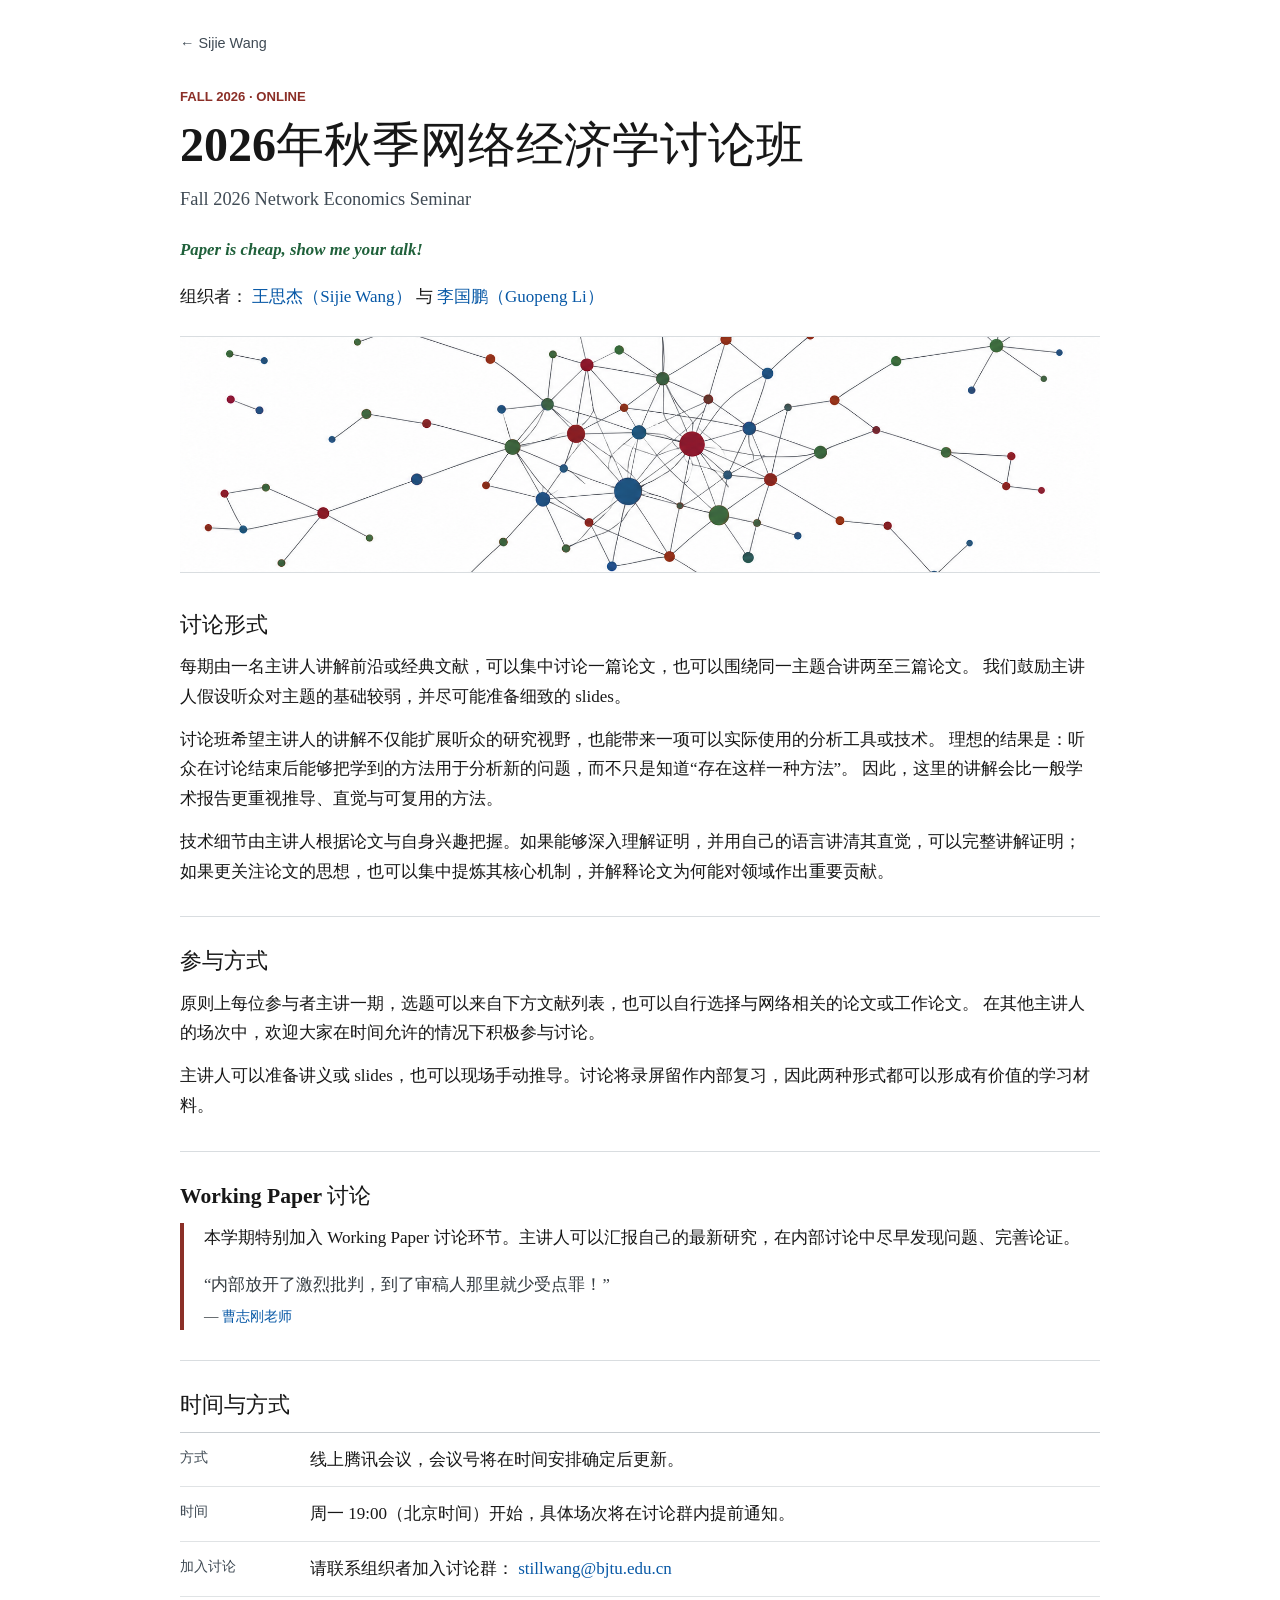
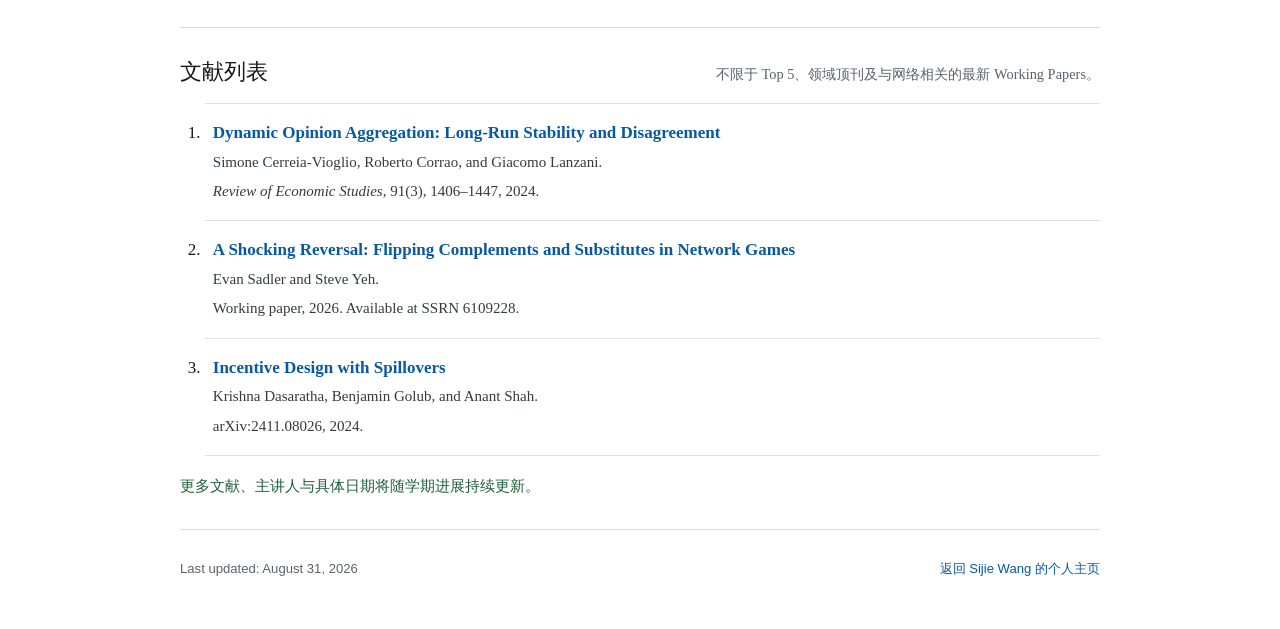
==== seminar/index.html @ 84a4d0c6 "Add network economics seminar site" ====
<!doctype html>
<html lang="zh-CN">
  <head>
    <meta charset="utf-8" />
    <meta name="viewport" content="width=device-width, initial-scale=1" />
    <title>2026年秋季网络经济学讨论班</title>
    <meta
      name="description"
      content="2026年秋季网络经济学讨论班，由王思杰与李国鹏共同组织，围绕网络经济学的经典与前沿文献开展深入、工具导向的讨论。"
    />
    <link rel="canonical" href="https://still-wang96.github.io/stillwang/seminar/" />
    <link rel="stylesheet" href="seminar.css" />
  </head>
  <body>
    <main>
      <nav aria-label="返回个人主页">
        <a class="back-link" href="../">← Sijie Wang</a>
      </nav>

      <header class="seminar-header">
        <p class="eyebrow">Fall 2026 · Online</p>
        <h1>2026年秋季网络经济学讨论班</h1>
        <p class="subtitle">Fall 2026 Network Economics Seminar</p>
        <p class="tagline">Paper is cheap, show me your talk!</p>
        <p class="organizers">
          组织者：
          <a href="../">王思杰（Sijie Wang）</a>
          与
          <a href="https://guopenglieco.github.io/" target="_blank" rel="noopener">李国鹏（Guopeng Li）</a>
        </p>
      </header>

      <figure class="network-figure">
        <img
          src="../assets/seminar-network.png"
          alt="由不同节点与连线构成的网络结构图"
          width="1774"
          height="887"
        />
      </figure>

      <section aria-labelledby="about-title">
        <h2 id="about-title">讨论形式</h2>
        <p>
          每期由一名主讲人讲解前沿或经典文献，可以集中讨论一篇论文，也可以围绕同一主题合讲两至三篇论文。
          我们鼓励主讲人假设听众对主题的基础较弱，并尽可能准备细致的 slides。
        </p>
        <p>
          讨论班希望主讲人的讲解不仅能扩展听众的研究视野，也能带来一项可以实际使用的分析工具或技术。
          理想的结果是：听众在讨论结束后能够把学到的方法用于分析新的问题，而不只是知道“存在这样一种方法”。
          因此，这里的讲解会比一般学术报告更重视推导、直觉与可复用的方法。
        </p>
        <p>
          技术细节由主讲人根据论文与自身兴趣把握。如果能够深入理解证明，并用自己的语言讲清其直觉，可以完整讲解证明；
          如果更关注论文的思想，也可以集中提炼其核心机制，并解释论文为何能对领域作出重要贡献。
        </p>
      </section>

      <section aria-labelledby="participation-title">
        <h2 id="participation-title">参与方式</h2>
        <p>
          原则上每位参与者主讲一期，选题可以来自下方文献列表，也可以自行选择与网络相关的论文或工作论文。
          在其他主讲人的场次中，欢迎大家在时间允许的情况下积极参与讨论。
        </p>
        <p>
          主讲人可以准备讲义或 slides，也可以现场手动推导。讨论将录屏留作内部复习，因此两种形式都可以形成有价值的学习材料。
        </p>
      </section>

      <section aria-labelledby="working-paper-title">
        <h2 id="working-paper-title">Working Paper 讨论</h2>
        <div class="working-paper-note">
          <p>
            本学期特别加入 Working Paper 讨论环节。主讲人可以汇报自己的最新研究，在内部讨论中尽早发现问题、完善论证。
          </p>
          <blockquote>
            “内部放开了激烈批判，到了审稿人那里就少受点罪！”
            <cite>— <a href="https://scholar.google.com/citations?user=nbYlo7cAAAAJ&amp;hl=en" target="_blank" rel="noopener">曹志刚老师</a></cite>
          </blockquote>
        </div>
      </section>

      <section aria-labelledby="details-title">
        <h2 id="details-title">时间与方式</h2>
        <dl class="details-list">
          <div>
            <dt>方式</dt>
            <dd>线上腾讯会议，会议号将在时间安排确定后更新。</dd>
          </div>
          <div>
            <dt>时间</dt>
            <dd>周一 19:00（北京时间）开始，具体场次将在讨论群内提前通知。</dd>
          </div>
          <div>
            <dt>加入讨论</dt>
            <dd>
              请联系组织者加入讨论群：
              <a href="mailto:stillwang@bjtu.edu.cn">stillwang@bjtu.edu.cn</a>
            </dd>
          </div>
        </dl>
      </section>

      <section aria-labelledby="reading-title">
        <div class="section-heading">
          <h2 id="reading-title">文献列表</h2>
          <p>不限于 Top 5、领域顶刊及与网络相关的最新 Working Papers。</p>
        </div>
        <ol class="reading-list">
          <li>
            <a href="https://doi.org/10.1093/restud/rdad072" target="_blank" rel="noopener">
              Dynamic Opinion Aggregation: Long-Run Stability and Disagreement
            </a>
            <span>Simone Cerreia-Vioglio, Roberto Corrao, and Giacomo Lanzani.</span>
            <span><em>Review of Economic Studies</em>, 91(3), 1406–1447, 2024.</span>
          </li>
          <li>
            <a href="https://doi.org/10.2139/ssrn.6109228" target="_blank" rel="noopener">
              A Shocking Reversal: Flipping Complements and Substitutes in Network Games
            </a>
            <span>Evan Sadler and Steve Yeh.</span>
            <span>Working paper, 2026. Available at SSRN 6109228.</span>
          </li>
          <li>
            <a href="https://arxiv.org/abs/2411.08026" target="_blank" rel="noopener">
              Incentive Design with Spillovers
            </a>
            <span>Krishna Dasaratha, Benjamin Golub, and Anant Shah.</span>
            <span>arXiv:2411.08026, 2024.</span>
          </li>
        </ol>
        <p class="more-papers">更多文献、主讲人与具体日期将随学期进展持续更新。</p>
      </section>

      <footer>
        <p>Last updated: August 31, 2026</p>
        <a href="../">返回 Sijie Wang 的个人主页</a>
      </footer>
    </main>
  </body>
</html>
---- seminar/seminar.css ----
:root {
  color-scheme: light;
  font-family: Georgia, "Times New Roman", "Noto Serif SC", "Songti SC", serif;
  color: #171717;
  background: #ffffff;
  font-synthesis: none;
}

* {
  box-sizing: border-box;
}

body {
  margin: 0;
  background: #ffffff;
  color: #171717;
  font-size: 17px;
  line-height: 1.75;
}

main {
  width: min(920px, calc(100% - 40px));
  margin: 0 auto;
  padding: 28px 0 48px;
}

a {
  color: #0758a6;
  text-decoration: none;
}

a:hover,
a:focus-visible {
  text-decoration: underline;
  text-underline-offset: 3px;
}

.back-link {
  display: inline-block;
  margin-bottom: 30px;
  color: #3f4a54;
  font-family: Arial, "Noto Sans SC", sans-serif;
  font-size: 0.9rem;
}

.seminar-header {
  max-width: 790px;
  padding-bottom: 24px;
}

.eyebrow {
  margin: 0 0 8px;
  color: #8b2f27;
  font-family: Arial, "Noto Sans SC", sans-serif;
  font-size: 0.82rem;
  font-weight: 700;
  letter-spacing: 0;
  text-transform: uppercase;
}

h1,
h2,
p {
  overflow-wrap: anywhere;
}

h1 {
  margin: 0;
  font-size: 3rem;
  line-height: 1.18;
  letter-spacing: 0;
}

.subtitle {
  margin: 9px 0 0;
  color: #3f4a54;
  font-size: 1.15rem;
}

.tagline {
  margin: 20px 0 0;
  color: #1f603a;
  font-size: 1.05rem;
  font-style: italic;
  font-weight: 700;
}

.organizers {
  margin: 18px 0 0;
}

.network-figure {
  width: 100%;
  margin: 0 0 8px;
  border-top: 1px solid #d9dde0;
  border-bottom: 1px solid #d9dde0;
  background: #f7f8f8;
  overflow: hidden;
}

.network-figure img {
  display: block;
  width: 100%;
  height: 235px;
  object-fit: cover;
}

section {
  padding: 30px 0;
  border-bottom: 1px solid #d9dde0;
}

h2 {
  margin: 0 0 13px;
  font-size: 1.35rem;
  line-height: 1.3;
}

p {
  margin: 0 0 13px;
}

p:last-child {
  margin-bottom: 0;
}

.working-paper-note {
  padding-left: 20px;
  border-left: 4px solid #8b2f27;
}

blockquote {
  margin: 18px 0 0;
  color: #343b40;
  font-size: 1.04rem;
}

cite {
  display: block;
  margin-top: 5px;
  font-size: 0.9rem;
  font-style: normal;
}

.details-list {
  margin: 0;
  border-top: 1px solid #c8cdd1;
}

.details-list div {
  display: grid;
  grid-template-columns: 110px minmax(0, 1fr);
  gap: 20px;
  padding: 12px 0;
  border-bottom: 1px solid #e0e3e5;
}

.details-list dt {
  color: #3f4a54;
  font-family: Arial, "Noto Sans SC", sans-serif;
  font-size: 0.9rem;
  font-weight: 700;
}

.details-list dd {
  margin: 0;
}

.section-heading {
  display: flex;
  align-items: baseline;
  justify-content: space-between;
  gap: 24px;
  margin-bottom: 16px;
}

.section-heading h2,
.section-heading p {
  margin: 0;
}

.section-heading p {
  color: #59636b;
  font-size: 0.9rem;
}

.reading-list {
  margin: 0;
  padding-left: 1.55rem;
}

.reading-list li {
  padding: 14px 0 16px 8px;
  border-bottom: 1px solid #e0e3e5;
}

.reading-list li:first-child {
  border-top: 1px solid #e0e3e5;
}

.reading-list a {
  display: block;
  font-weight: 700;
  line-height: 1.45;
}

.reading-list span {
  display: block;
  margin-top: 3px;
  color: #343b40;
  font-size: 0.94rem;
}

.more-papers {
  margin-top: 17px;
  color: #1f603a;
  font-size: 0.94rem;
}

footer {
  display: flex;
  align-items: center;
  justify-content: space-between;
  gap: 20px;
  padding-top: 28px;
  color: #59636b;
  font-family: Arial, "Noto Sans SC", sans-serif;
  font-size: 0.82rem;
}

footer p {
  margin: 0;
}

@media (max-width: 640px) {
  body {
    font-size: 16px;
  }

  h1 {
    font-size: 2.05rem;
  }

  main {
    width: min(100% - 28px, 920px);
    padding-top: 20px;
  }

  .back-link {
    margin-bottom: 22px;
  }

  .network-figure img {
    height: 165px;
  }

  section {
    padding: 25px 0;
  }

  .details-list div {
    grid-template-columns: 1fr;
    gap: 2px;
  }

  .section-heading,
  footer {
    display: block;
  }

  .section-heading p {
    margin-top: 5px;
  }

  footer a {
    display: inline-block;
    margin-top: 8px;
  }
}
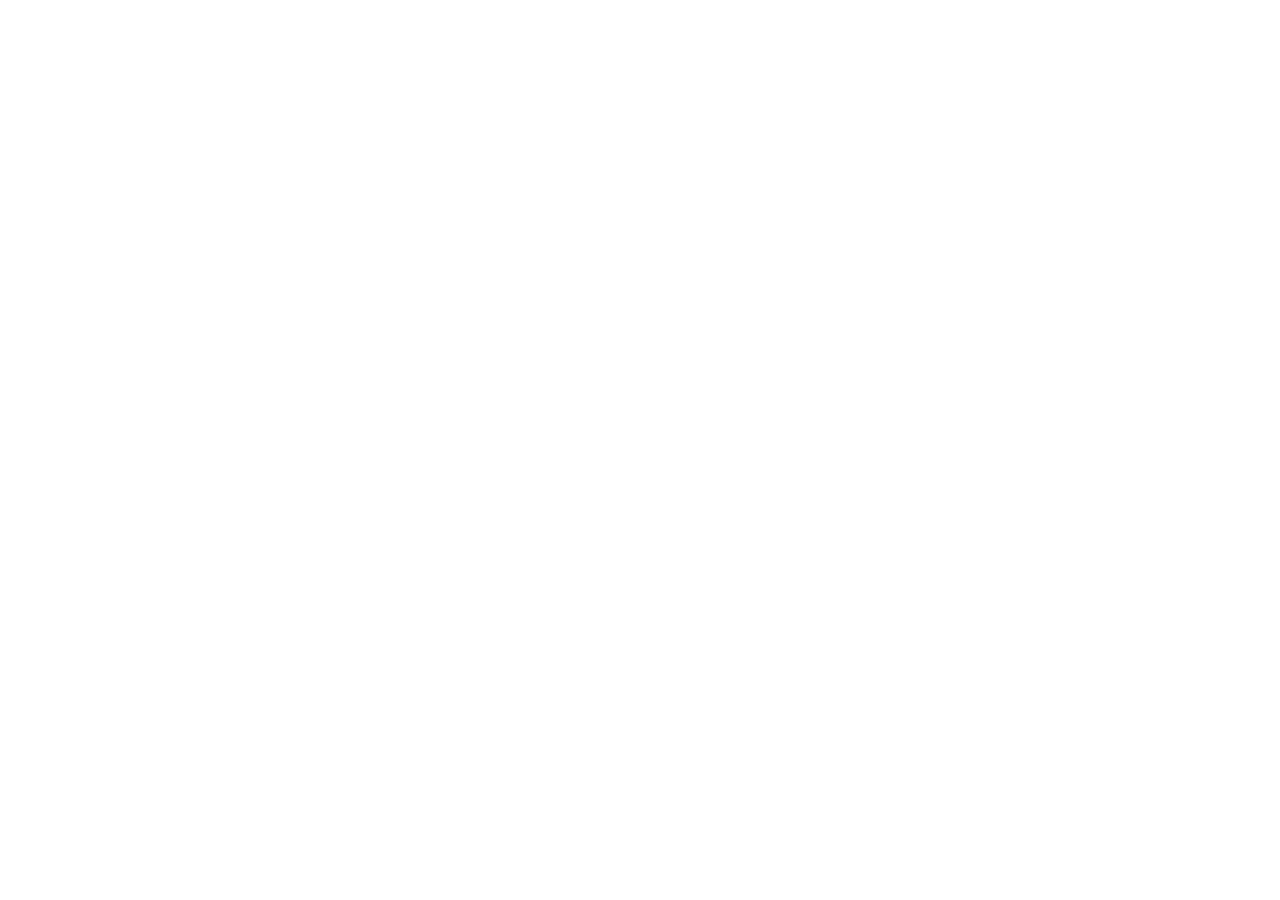
==== commit 73ab372a: "Link to independent NET Seminar site" ====
--- a/seminar/index.html
+++ b/seminar/index.html
@@ -1,141 +1,16 @@
 <!doctype html>
-<html lang="zh-CN">
+<html lang="en">
   <head>
     <meta charset="utf-8" />
     <meta name="viewport" content="width=device-width, initial-scale=1" />
-    <title>2026年秋季网络经济学讨论班</title>
-    <meta
-      name="description"
-      content="2026年秋季网络经济学讨论班，由王思杰与李国鹏共同组织，围绕网络经济学的经典与前沿文献开展深入、工具导向的讨论。"
-    />
-    <link rel="canonical" href="https://still-wang96.github.io/stillwang/seminar/" />
-    <link rel="stylesheet" href="seminar.css" />
+    <meta http-equiv="refresh" content="0; url=https://still-wang96.github.io/net-seminar/" />
+    <link rel="canonical" href="https://still-wang96.github.io/net-seminar/" />
+    <title>NET Seminar has moved</title>
   </head>
   <body>
-    <main>
-      <nav aria-label="返回个人主页">
-        <a class="back-link" href="../">← Sijie Wang</a>
-      </nav>
-
-      <header class="seminar-header">
-        <p class="eyebrow">Fall 2026 · Online</p>
-        <h1>2026年秋季网络经济学讨论班</h1>
-        <p class="subtitle">Fall 2026 Network Economics Seminar</p>
-        <p class="tagline">Paper is cheap, show me your talk!</p>
-        <p class="organizers">
-          组织者：
-          <a href="../">王思杰（Sijie Wang）</a>
-          与
-          <a href="https://guopenglieco.github.io/" target="_blank" rel="noopener">李国鹏（Guopeng Li）</a>
-        </p>
-      </header>
-
-      <figure class="network-figure">
-        <img
-          src="../assets/seminar-network.png"
-          alt="由不同节点与连线构成的网络结构图"
-          width="1774"
-          height="887"
-        />
-      </figure>
-
-      <section aria-labelledby="about-title">
-        <h2 id="about-title">讨论形式</h2>
-        <p>
-          每期由一名主讲人讲解前沿或经典文献，可以集中讨论一篇论文，也可以围绕同一主题合讲两至三篇论文。
-          我们鼓励主讲人假设听众对主题的基础较弱，并尽可能准备细致的 slides。
-        </p>
-        <p>
-          讨论班希望主讲人的讲解不仅能扩展听众的研究视野，也能带来一项可以实际使用的分析工具或技术。
-          理想的结果是：听众在讨论结束后能够把学到的方法用于分析新的问题，而不只是知道“存在这样一种方法”。
-          因此，这里的讲解会比一般学术报告更重视推导、直觉与可复用的方法。
-        </p>
-        <p>
-          技术细节由主讲人根据论文与自身兴趣把握。如果能够深入理解证明，并用自己的语言讲清其直觉，可以完整讲解证明；
-          如果更关注论文的思想，也可以集中提炼其核心机制，并解释论文为何能对领域作出重要贡献。
-        </p>
-      </section>
-
-      <section aria-labelledby="participation-title">
-        <h2 id="participation-title">参与方式</h2>
-        <p>
-          原则上每位参与者主讲一期，选题可以来自下方文献列表，也可以自行选择与网络相关的论文或工作论文。
-          在其他主讲人的场次中，欢迎大家在时间允许的情况下积极参与讨论。
-        </p>
-        <p>
-          主讲人可以准备讲义或 slides，也可以现场手动推导。讨论将录屏留作内部复习，因此两种形式都可以形成有价值的学习材料。
-        </p>
-      </section>
-
-      <section aria-labelledby="working-paper-title">
-        <h2 id="working-paper-title">Working Paper 讨论</h2>
-        <div class="working-paper-note">
-          <p>
-            本学期特别加入 Working Paper 讨论环节。主讲人可以汇报自己的最新研究，在内部讨论中尽早发现问题、完善论证。
-          </p>
-          <blockquote>
-            “内部放开了激烈批判，到了审稿人那里就少受点罪！”
-            <cite>— <a href="https://scholar.google.com/citations?user=nbYlo7cAAAAJ&amp;hl=en" target="_blank" rel="noopener">曹志刚老师</a></cite>
-          </blockquote>
-        </div>
-      </section>
-
-      <section aria-labelledby="details-title">
-        <h2 id="details-title">时间与方式</h2>
-        <dl class="details-list">
-          <div>
-            <dt>方式</dt>
-            <dd>线上腾讯会议，会议号将在时间安排确定后更新。</dd>
-          </div>
-          <div>
-            <dt>时间</dt>
-            <dd>周一 19:00（北京时间）开始，具体场次将在讨论群内提前通知。</dd>
-          </div>
-          <div>
-            <dt>加入讨论</dt>
-            <dd>
-              请联系组织者加入讨论群：
-              <a href="mailto:stillwang@bjtu.edu.cn">stillwang@bjtu.edu.cn</a>
-            </dd>
-          </div>
-        </dl>
-      </section>
-
-      <section aria-labelledby="reading-title">
-        <div class="section-heading">
-          <h2 id="reading-title">文献列表</h2>
-          <p>不限于 Top 5、领域顶刊及与网络相关的最新 Working Papers。</p>
-        </div>
-        <ol class="reading-list">
-          <li>
-            <a href="https://doi.org/10.1093/restud/rdad072" target="_blank" rel="noopener">
-              Dynamic Opinion Aggregation: Long-Run Stability and Disagreement
-            </a>
-            <span>Simone Cerreia-Vioglio, Roberto Corrao, and Giacomo Lanzani.</span>
-            <span><em>Review of Economic Studies</em>, 91(3), 1406–1447, 2024.</span>
-          </li>
-          <li>
-            <a href="https://doi.org/10.2139/ssrn.6109228" target="_blank" rel="noopener">
-              A Shocking Reversal: Flipping Complements and Substitutes in Network Games
-            </a>
-            <span>Evan Sadler and Steve Yeh.</span>
-            <span>Working paper, 2026. Available at SSRN 6109228.</span>
-          </li>
-          <li>
-            <a href="https://arxiv.org/abs/2411.08026" target="_blank" rel="noopener">
-              Incentive Design with Spillovers
-            </a>
-            <span>Krishna Dasaratha, Benjamin Golub, and Anant Shah.</span>
-            <span>arXiv:2411.08026, 2024.</span>
-          </li>
-        </ol>
-        <p class="more-papers">更多文献、主讲人与具体日期将随学期进展持续更新。</p>
-      </section>
-
-      <footer>
-        <p>Last updated: August 31, 2026</p>
-        <a href="../">返回 Sijie Wang 的个人主页</a>
-      </footer>
-    </main>
+    <p>
+      The seminar now has an independent website:
+      <a href="https://still-wang96.github.io/net-seminar/">NET Seminar</a>.
+    </p>
   </body>
 </html>
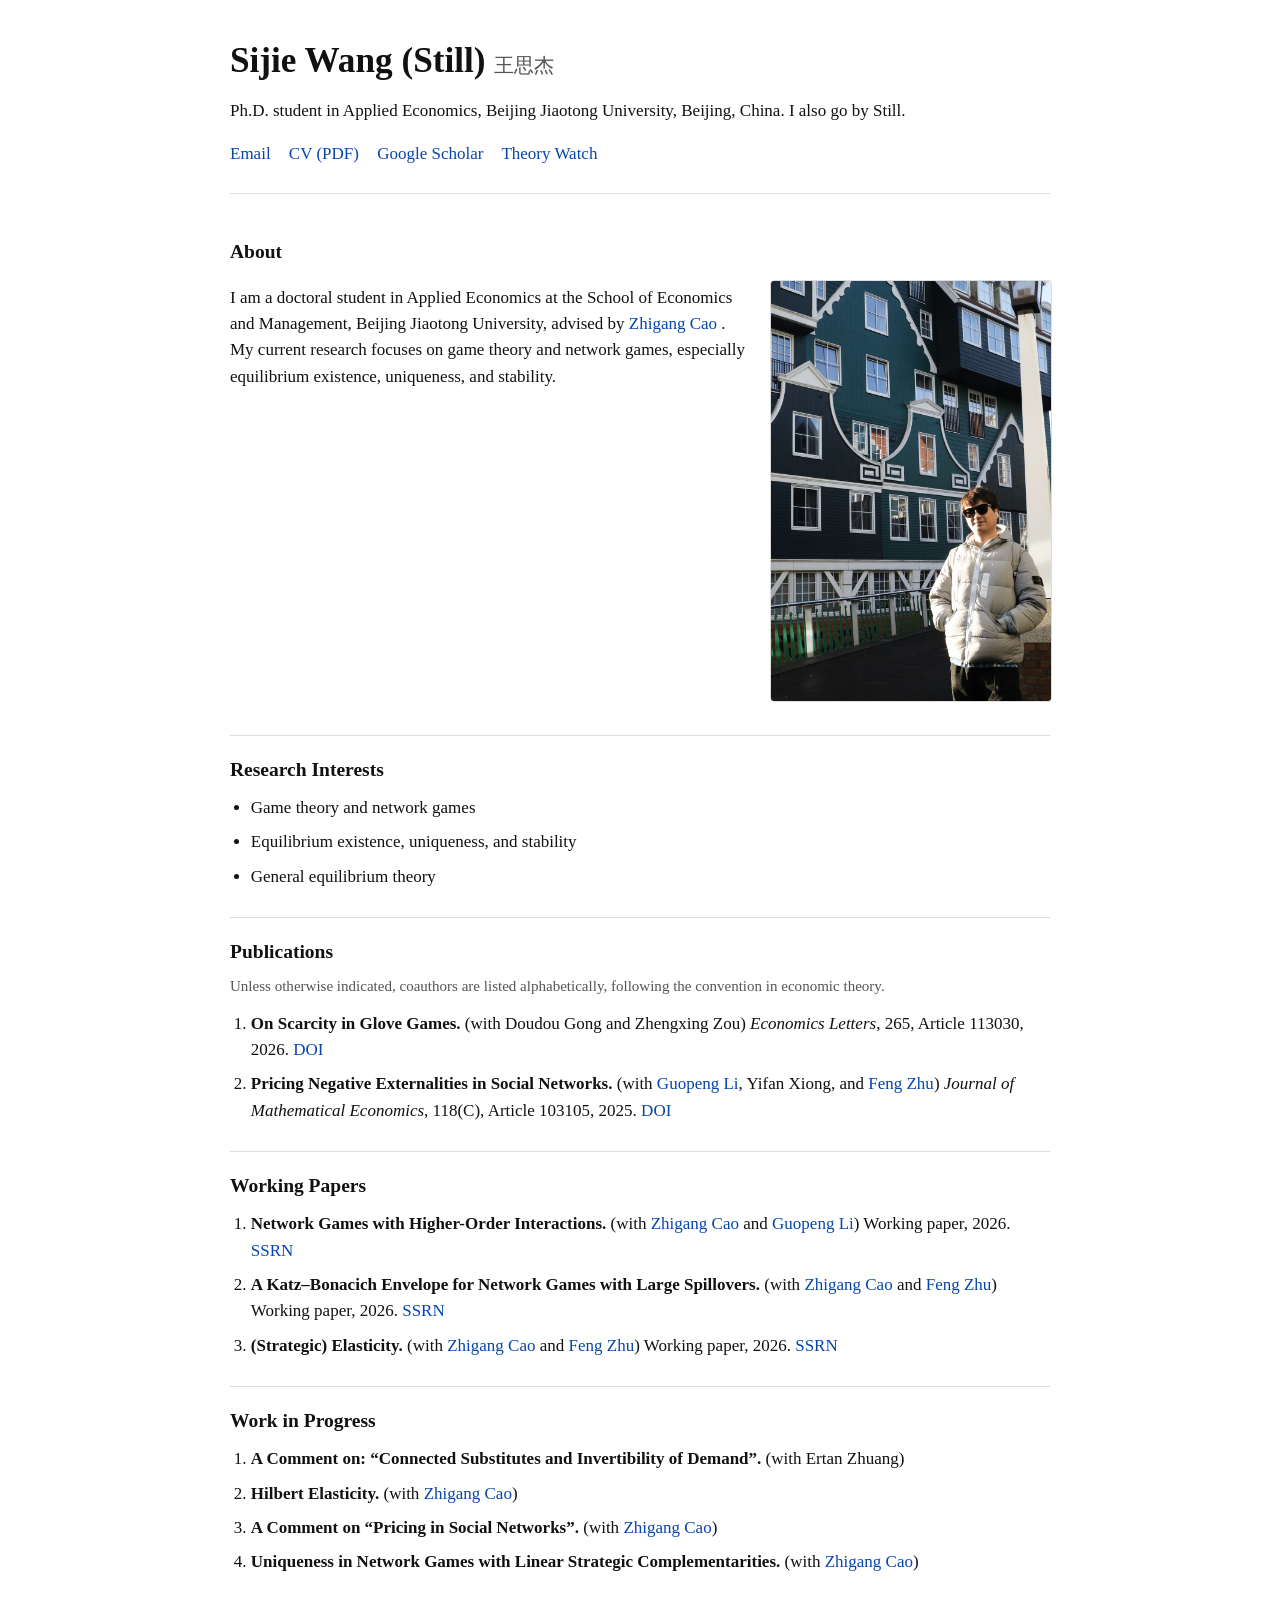
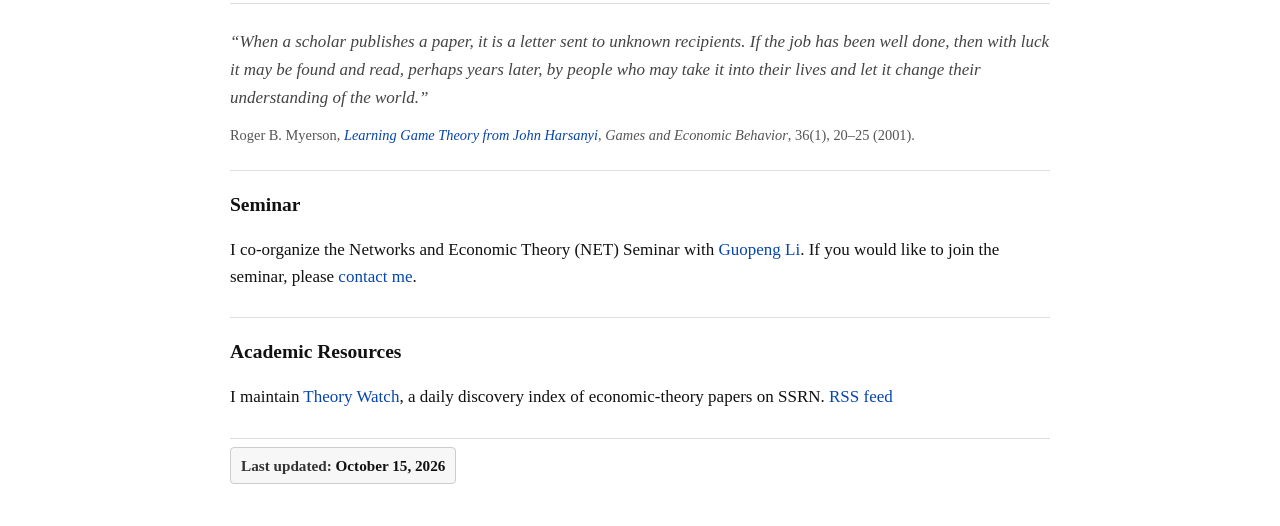
==== commit 71fc553a: "Simplify homepage education and seminar information" ====
--- a/seminar/index.html
+++ b/seminar/index.html
@@ -1,16 +1,18 @@
-<!doctype html>
-<html lang="en">
-  <head>
-    <meta charset="utf-8" />
-    <meta name="viewport" content="width=device-width, initial-scale=1" />
-    <meta http-equiv="refresh" content="0; url=https://still-wang96.github.io/net-seminar/" />
-    <link rel="canonical" href="https://still-wang96.github.io/net-seminar/" />
-    <title>NET Seminar has moved</title>
-  </head>
-  <body>
-    <p>
-      The seminar now has an independent website:
-      <a href="https://still-wang96.github.io/net-seminar/">NET Seminar</a>.
-    </p>
-  </body>
-</html>
+<!doctype html>
+<html lang="en">
+  <head>
+    <meta charset="utf-8" />
+    <meta name="viewport" content="width=device-width, initial-scale=1" />
+    <meta name="robots" content="noindex,follow" />
+    <meta http-equiv="refresh" content="0; url=https://econstill.github.io/#seminar" />
+    <link rel="canonical" href="https://econstill.github.io/" />
+    <title>NET Seminar | Contact</title>
+  </head>
+  <body>
+    <p>
+      For information about joining the NET Seminar, please
+      <a href="https://econstill.github.io/#seminar">visit Sijie Wang's homepage</a>
+      or <a href="mailto:stillwang@bjtu.edu.cn">contact Sijie Wang</a>.
+    </p>
+  </body>
+</html>
